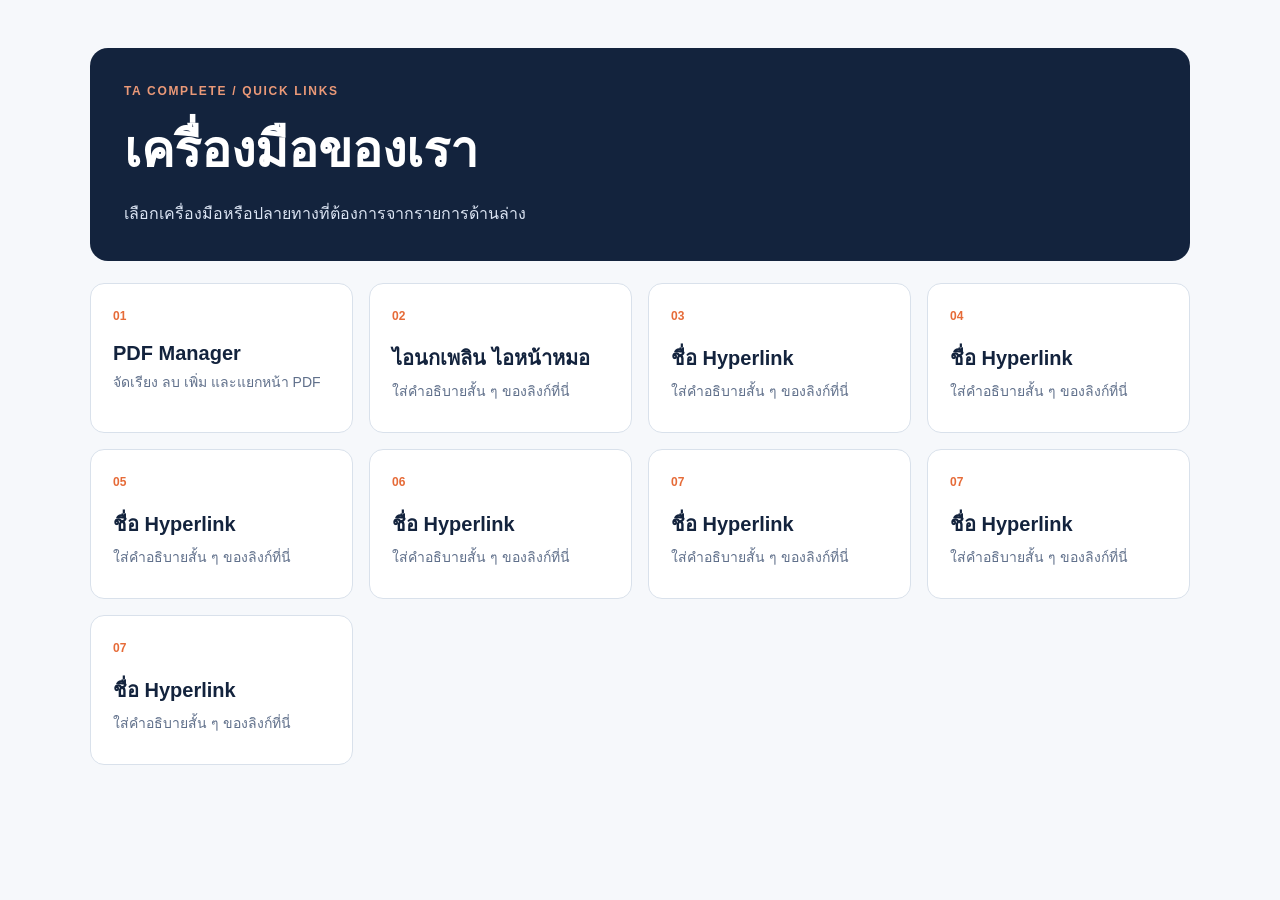
==== index_L1.html @ 2758ed88 "Rename index.html to index_L1.html" ====
<!doctype html>
<html lang="th">
<head>
  <meta charset="utf-8">
  <meta name="viewport" content="width=device-width, initial-scale=1">
  <title>TA Complete — Tools</title>
  <style>
    :root {
      --navy: #13233d;
      --orange: #e66b38;
      --paper: #f6f8fb;
      --line: #d9e1eb;
      --muted: #60708b;
    }

    * { box-sizing: border-box; }

    body {
      margin: 0;
      min-height: 100vh;
      background: var(--paper);
      color: var(--navy);
      font-family: Arial, "Noto Sans Thai", sans-serif;
    }

    main {
      width: min(1100px, calc(100% - 32px));
      margin: 0 auto;
      padding: 48px 0;
    }

    header {
      padding: 34px;
      border-radius: 18px;
      background: var(--navy);
      color: #fff;
    }

    .eyebrow {
      margin: 0 0 8px;
      color: #eb9978;
      font-size: 12px;
      font-weight: 700;
      letter-spacing: .14em;
    }

    h1 { margin: 0; font-size: clamp(32px, 6vw, 50px); }

    header p {
      max-width: 650px;
      margin: 12px 0 0;
      color: #dbe4f3;
      line-height: 1.65;
    }

    .links {
      display: grid;
      grid-template-columns: repeat(auto-fit, minmax(240px, 1fr));
      gap: 16px;
      margin-top: 22px;
    }

    .link-card {
      display: block;
      min-height: 150px;
      padding: 22px;
      border: 1px solid var(--line);
      border-radius: 14px;
      background: #fff;
      color: inherit;
      text-decoration: none;
      transition: transform .18s ease, border-color .18s ease, box-shadow .18s ease;
    }

    .link-card:hover,
    .link-card:focus-visible {
      transform: translateY(-3px);
      border-color: var(--orange);
      box-shadow: 0 10px 24px rgba(19, 35, 61, .09);
      outline: none;
    }

    .number { color: var(--orange); font-size: 12px; font-weight: 700; }
    h2 { margin: 18px 0 7px; font-size: 20px; }
    .link-card p { margin: 0; color: var(--muted); font-size: 14px; line-height: 1.5; }

    @media (max-width: 560px) {
      main { padding: 20px 0; }
      header { padding: 24px; }
    }
  </style>
</head>
<body>
  <main>
    <header>
      <p class="eyebrow">TA COMPLETE / QUICK LINKS</p>
      <h1>เครื่องมือของเรา</h1>
      <p>เลือกเครื่องมือหรือปลายทางที่ต้องการจากรายการด้านล่าง</p>
    </header>

    <section class="links" aria-label="รายการลิงก์">
      <a class="link-card" href="https://nongsaisuearai.github.io/TA-FAMELINE/PDF_MERGER.html">
        <span class="number">01</span>
        <h2>PDF Manager</h2>
        <p>จัดเรียง ลบ เพิ่ม และแยกหน้า PDF</p>
      </a>

      <!-- เปลี่ยน # เป็น URL และแก้ข้อความของแต่ละช่องได้ตามต้องการ -->
      <a class="link-card" href="https://nongsaisuearai.github.io/TA-FAMELINE/ta-pdf-manager.html">
        <span class="number">02</span>
        <h2>ไอนกเพลิน ไอหน้าหมอ </h2>
        <p>ใส่คำอธิบายสั้น ๆ ของลิงก์ที่นี่</p>
      </a>

      <a class="link-card" href="#">
        <span class="number">03</span>
        <h2>ชื่อ Hyperlink</h2>
        <p>ใส่คำอธิบายสั้น ๆ ของลิงก์ที่นี่</p>
      </a>

      <a class="link-card" href="#">
        <span class="number">04</span>
        <h2>ชื่อ Hyperlink</h2>
        <p>ใส่คำอธิบายสั้น ๆ ของลิงก์ที่นี่</p>
      </a>

      <a class="link-card" href="#">
        <span class="number">05</span>
        <h2>ชื่อ Hyperlink</h2>
        <p>ใส่คำอธิบายสั้น ๆ ของลิงก์ที่นี่</p>
      </a>

      <a class="link-card" href="#">
        <span class="number">06</span>
        <h2>ชื่อ Hyperlink</h2>
        <p>ใส่คำอธิบายสั้น ๆ ของลิงก์ที่นี่</p>
      </a>
      <a class="link-card" href="#">
        <span class="number">07</span>
        <h2>ชื่อ Hyperlink</h2>
        <p>ใส่คำอธิบายสั้น ๆ ของลิงก์ที่นี่</p>
      </a>
      <a class="link-card" href="#">
        <span class="number">07</span>
        <h2>ชื่อ Hyperlink</h2>
        <p>ใส่คำอธิบายสั้น ๆ ของลิงก์ที่นี่</p>
      </a>
      <a class="link-card" href="#">
        <span class="number">07</span>
        <h2>ชื่อ Hyperlink</h2>
        <p>ใส่คำอธิบายสั้น ๆ ของลิงก์ที่นี่</p>
      </a>
    </section>
  </main>
</body>
</html>
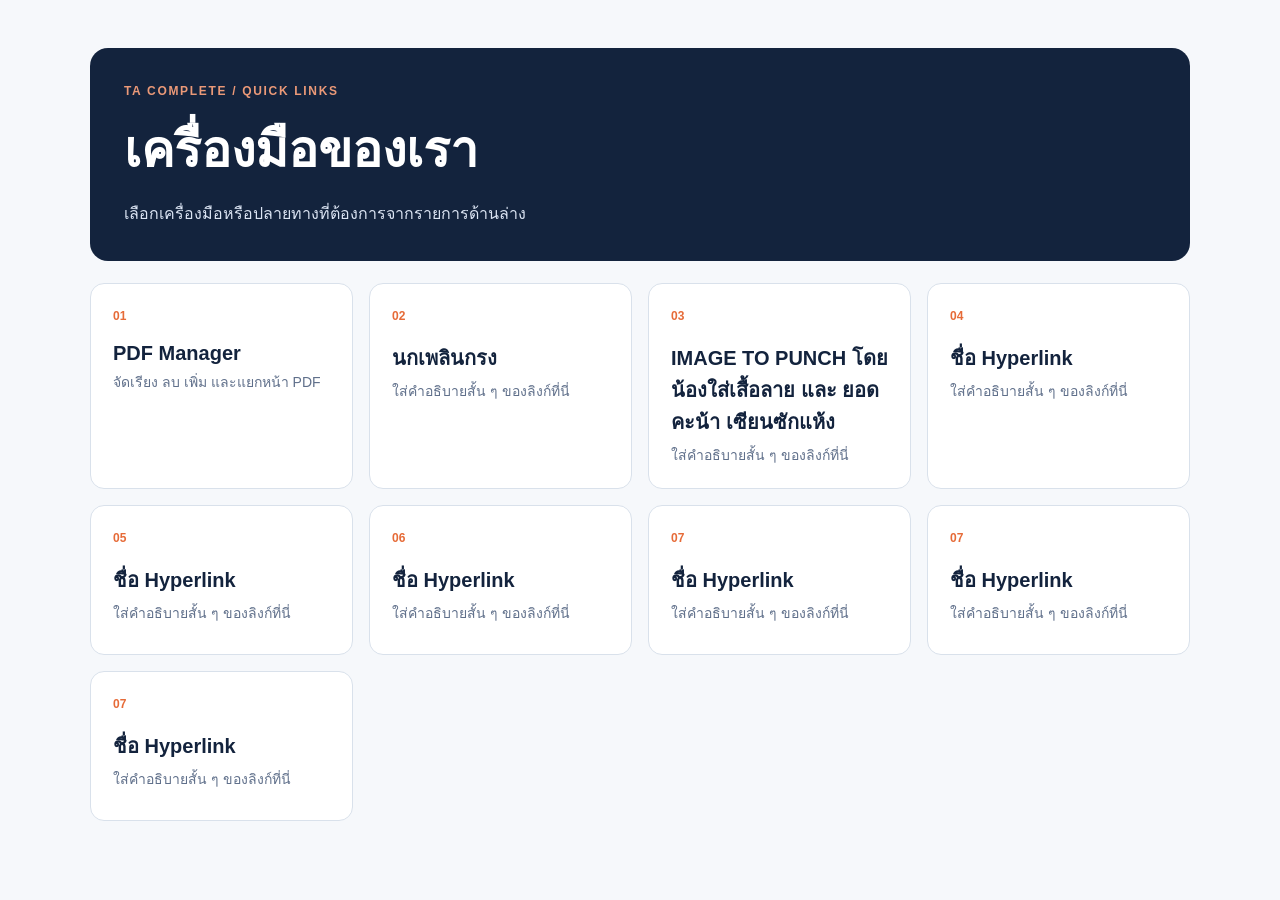
==== commit 4e5c65e2: "Update link titles and URLs in index_L1.html" ====
--- a/index_L1.html
+++ b/index_L1.html
@@ -108,13 +108,13 @@
       <!-- เปลี่ยน # เป็น URL และแก้ข้อความของแต่ละช่องได้ตามต้องการ -->
       <a class="link-card" href="https://nongsaisuearai.github.io/TA-FAMELINE/ta-pdf-manager.html">
         <span class="number">02</span>
-        <h2>ไอนกเพลิน ไอหน้าหมอ </h2>
+        <h2>นกเพลินกรง</h2>
         <p>ใส่คำอธิบายสั้น ๆ ของลิงก์ที่นี่</p>
       </a>
 
-      <a class="link-card" href="#">
+      <a class="link-card" href="https://nongsaisuearai.github.io/TA-FAMELINE/GPT%20CODEX%20IMAGE-TO-PUNCH/index.html">
         <span class="number">03</span>
-        <h2>ชื่อ Hyperlink</h2>
+        <h2>IMAGE TO PUNCH โดย น้องใส่เสื้อลาย และ ยอดคะน้า เซียนซักแห้ง</h2>
         <p>ใส่คำอธิบายสั้น ๆ ของลิงก์ที่นี่</p>
       </a>
 
